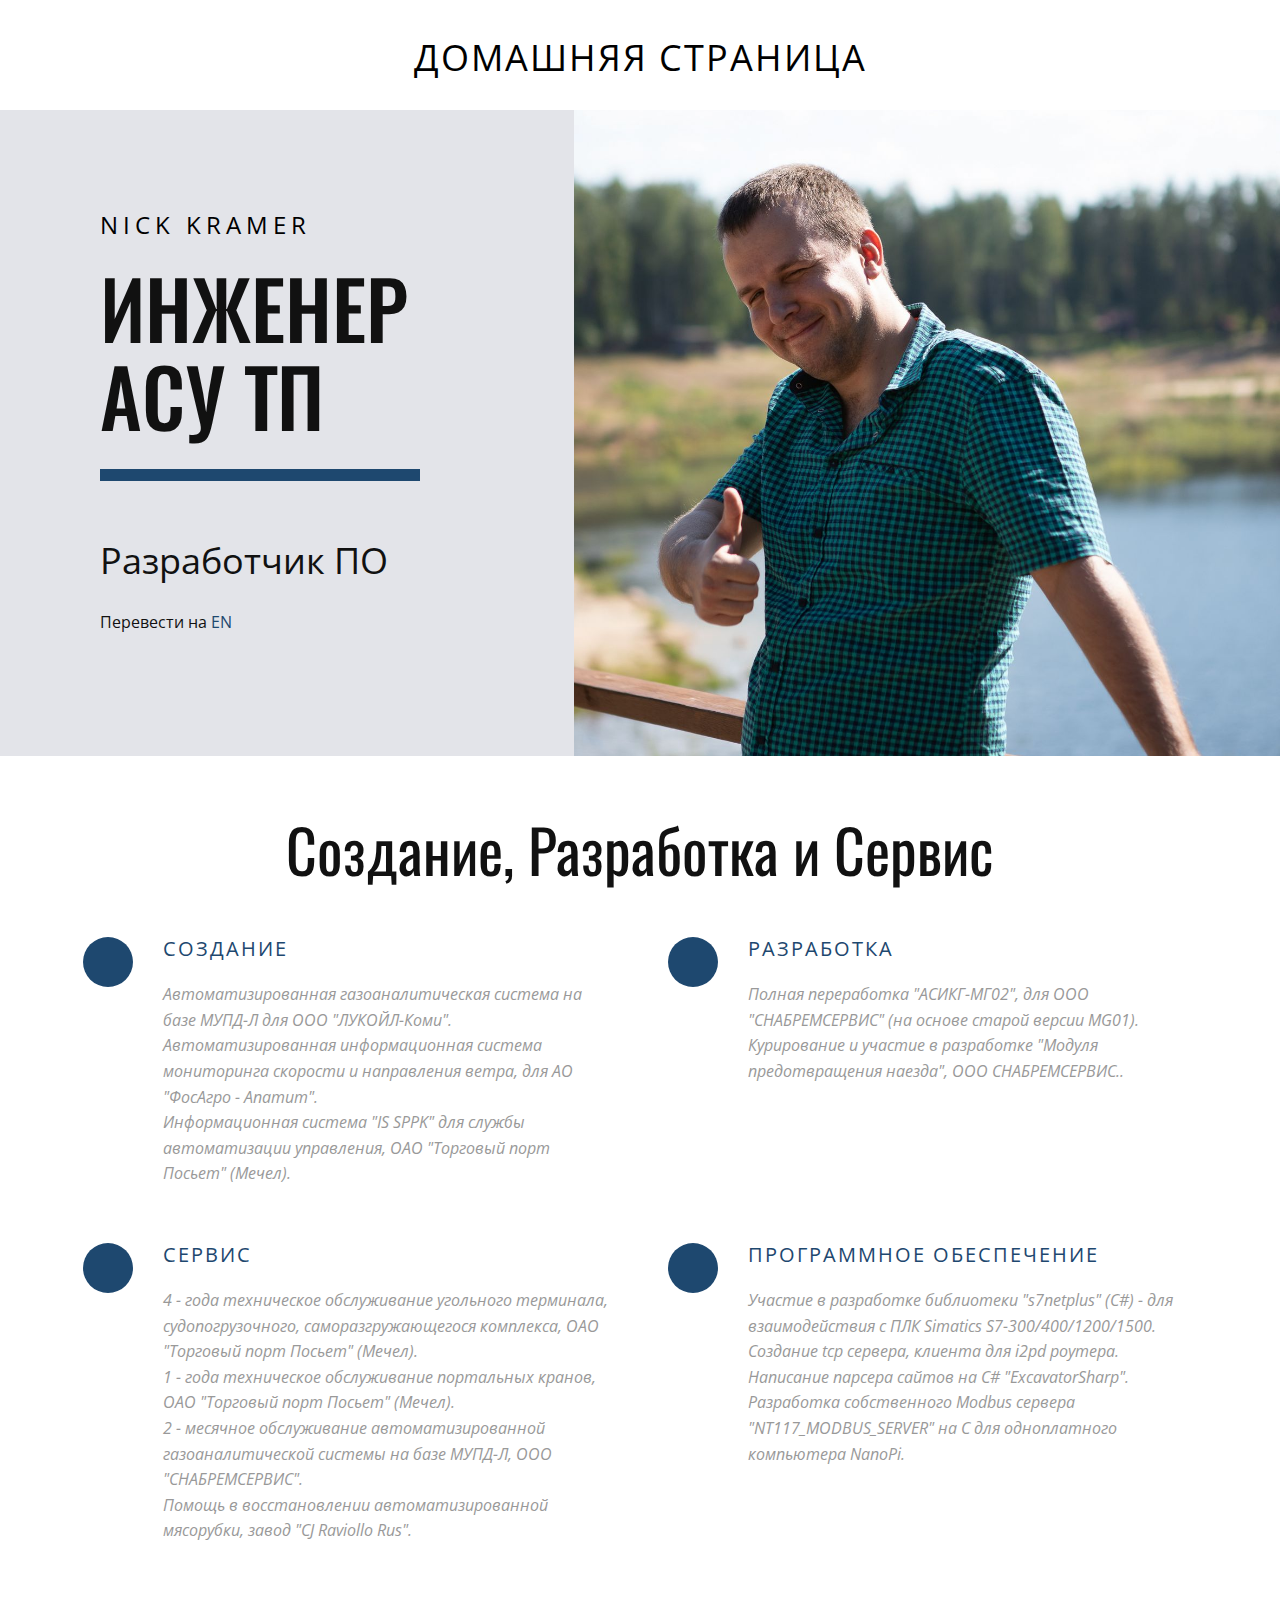
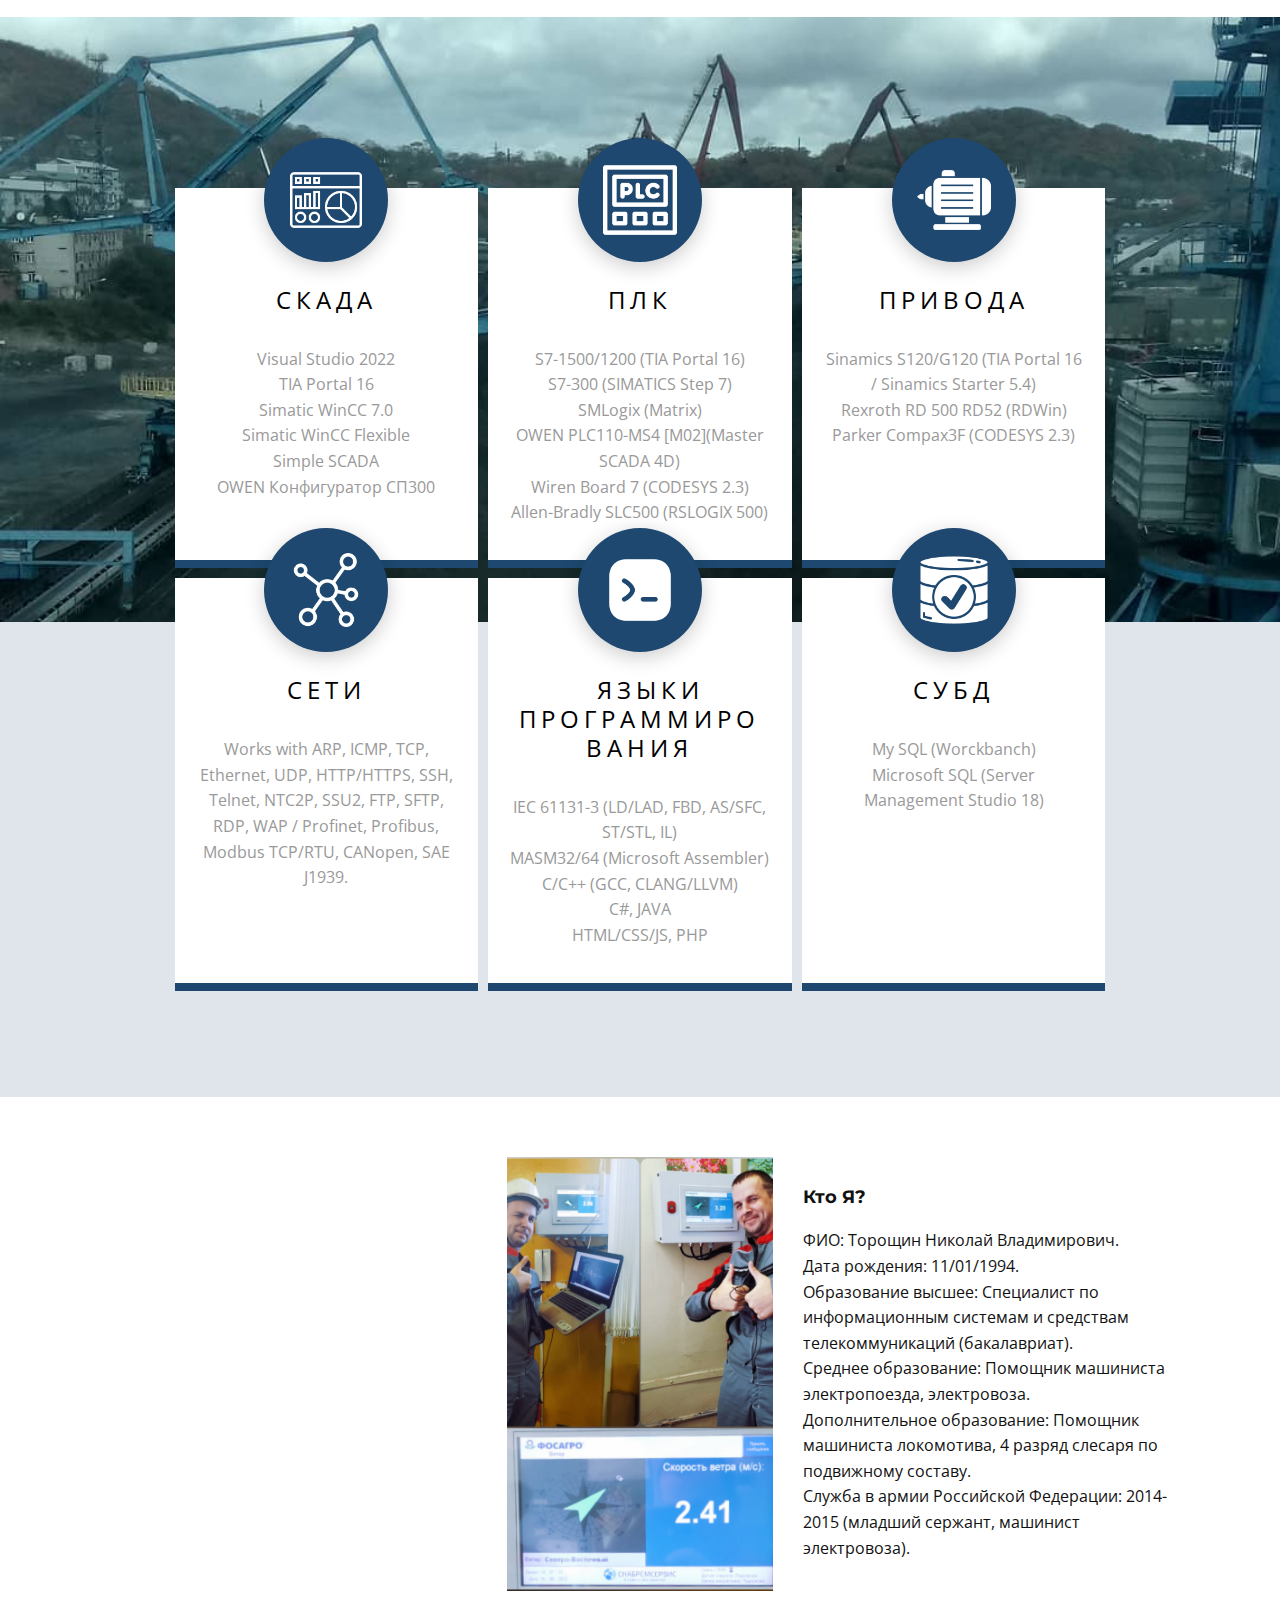
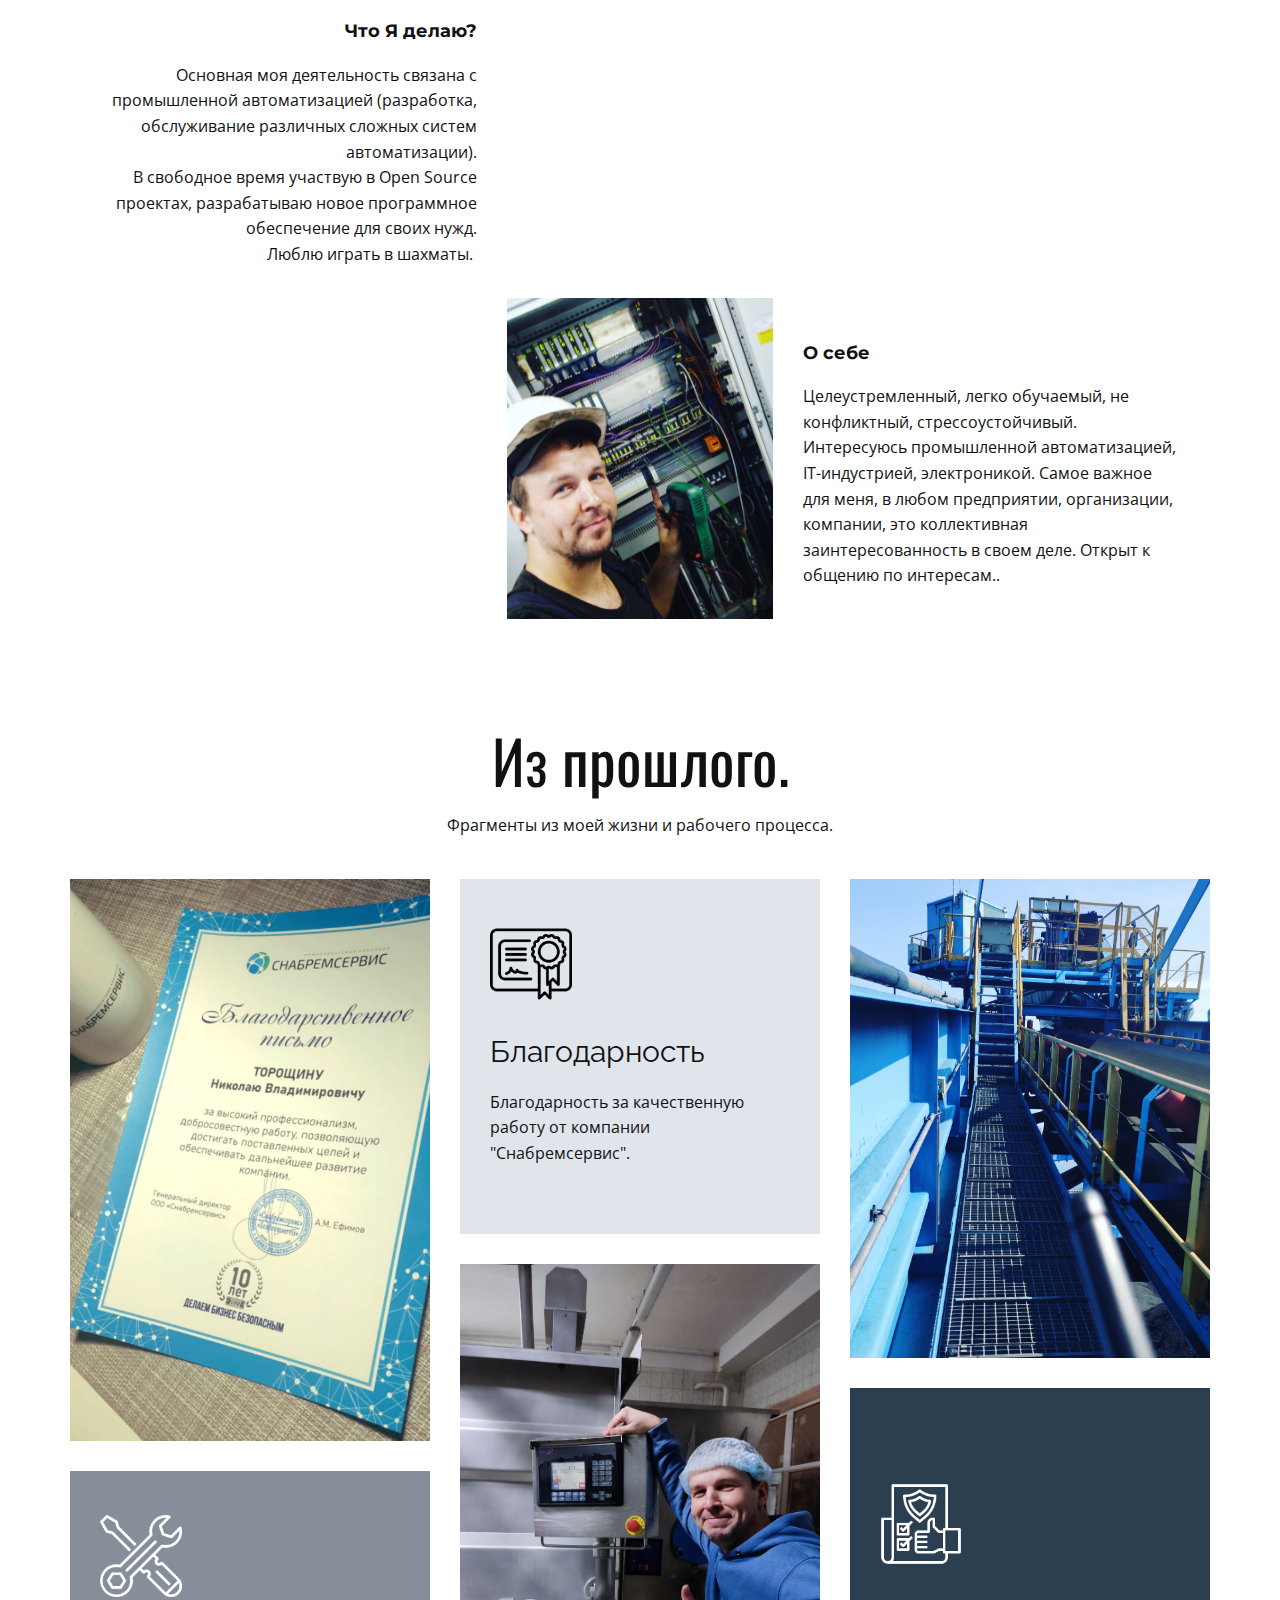
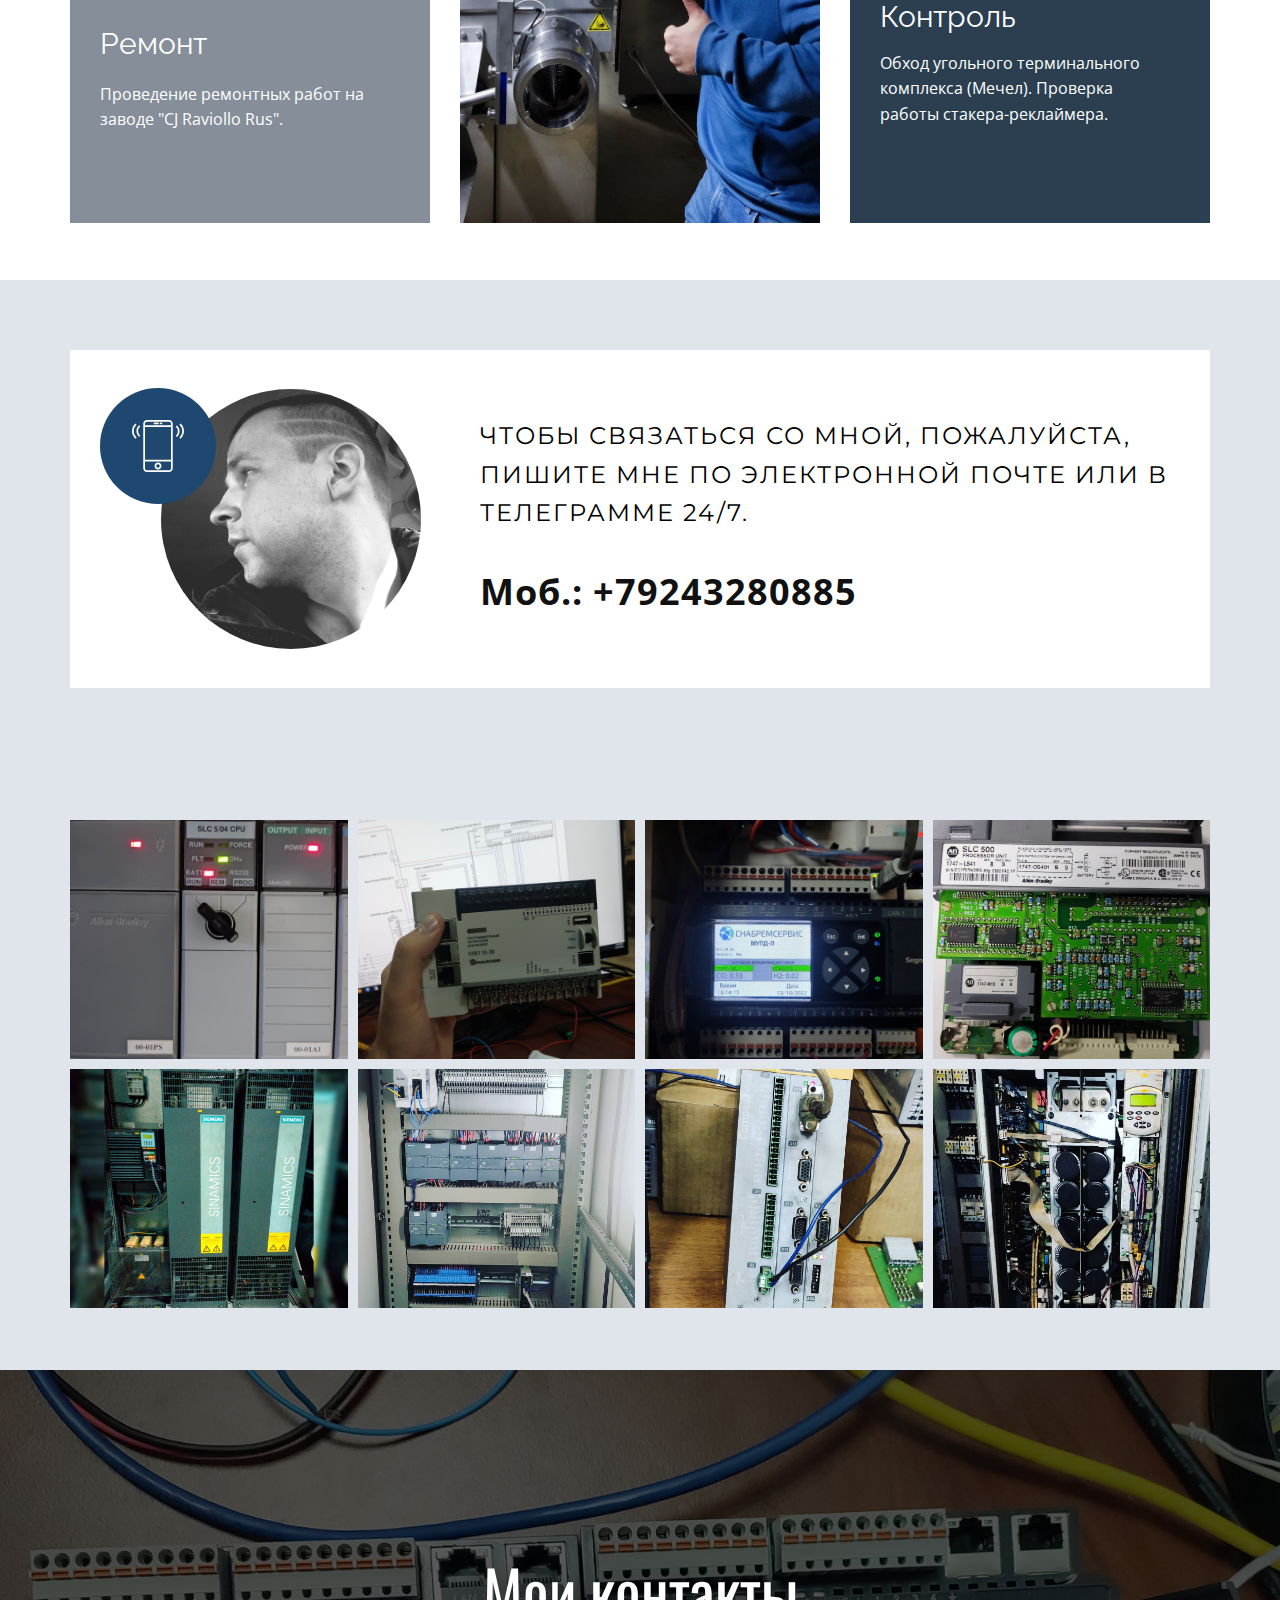
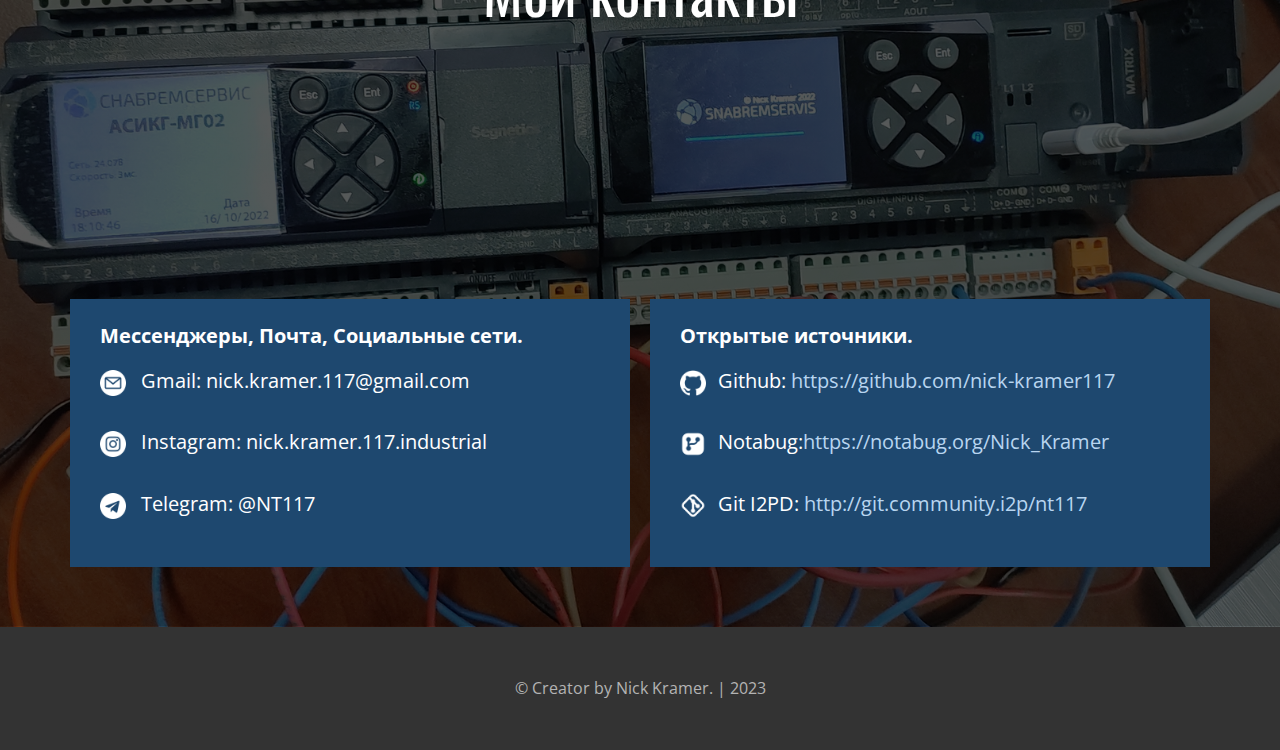
==== RuHome.html @ 2882cad9 "Full remake 2023" ====
<!DOCTYPE html>
<html style="font-size: 16px;" lang="en">
	<head>
		<title>Home page: Nick Kramer 117</title>
	
		<link rel="stylesheet" href="main.css" media="screen">
		<link rel="stylesheet" href="Home.css" media="screen">
		<link id="u-theme-google-font" rel="stylesheet" href="https://fonts.googleapis.com/css?family=Oswald:200,300,400,500,600,700|Open+Sans:300,300i,400,400i,500,500i,600,600i,700,700i,800,800i">
		<link id="u-page-google-font" rel="stylesheet" href="https://fonts.googleapis.com/css?family=Oswald:200,300,400,500,600,700|Montserrat:100,100i,200,200i,300,300i,400,400i,500,500i,600,600i,700,700i,800,800i,900,900i|Raleway:100,100i,200,200i,300,300i,400,400i,500,500i,600,600i,700,700i,800,800i,900,900i">
		
		<meta http-equiv="Content-type" content="text/html;charset=UTF-8"/>
		<meta name="viewport" content="width=device-width, initial-scale=1.0">
		<meta charset="utf-8">
		<meta name="keywords" content="Nick Kramer, АСУ ТП, Инженер АСУ ТП, ICS, ACS TP, APCS">
		<meta name="description" content="Инженер АСУ ТП, Разработчик ПО и просто хороший человек)">
		<meta name="robot" content="all"/>
		<meta name="Author" content="Nick Kramer 117"/>
		<meta name="Copyright" content="NT117"/>		
		<meta name="theme-color" content="#1e486f">
		<meta property="og:title" content="Home">
		<meta property="og:type" content="website">
		<meta data-intl-tel-input-cdn-path="Source/"/>
	
		<script class="u-script" type="text/javascript" src="jquery.js" defer=""></script>
	</head>
  
	<body class="u-body u-xl-mode" data-lang="en">
	<header class="u-clearfix u-header u-header" id="sec-85f5"><div class="u-clearfix u-sheet u-sheet-1">
        <nav class="u-align-right u-menu u-menu-hamburger u-offcanvas u-menu-1" data-responsive-from="XL"></nav>
		<h4 class="u-align-center u-text u-text-default u-text-1">
		  Домашняя страница
		</h4>
      </div>
	</header>
    <section class="u-align-center u-clearfix u-image u-valign-middle u-section-1" id="sec-4705">
      <div class="u-clearfix u-layout-wrap u-layout-wrap-1">
        <div class="u-layout">
          <div class="u-layout-row">
            <div class="u-container-style u-layout-cell u-left-cell u-size-25-lg u-size-25-xl u-size-29-md u-size-29-sm u-size-29-xs u-layout-cell-1">
              <div class="u-container-layout u-valign-middle u-container-layout-1">
                <h4 class="u-align-left u-text u-text-1">Nick Kramer</h4>
                <h1 class="u-align-left u-color-scheme-u10 u-color-style-multicolor-1 u-text u-title u-text-2">
				  Инженер </br>
				  АСУ ТП &nbsp;
                </h1>
				
                <div class="u-align-left u-border-12 u-border-palette-1-base u-line u-line-horizontal u-line-1"></div>
                <p class="u-align-left u-text u-text-3">Разработчик ПО</p>
			    <p class="u-align-left u-text u-text-4"> Перевести на
			      <a href="index.html">
				    EN
			      </a>
		        </p>
              </div>
            </div>
            <div class="u-align-right u-container-style u-image u-layout-cell u-right-cell u-size-31-md u-size-31-sm u-size-31-xs u-size-35-lg u-size-35-xl u-image-1" data-image-width="1698" data-image-height="2500">
              <div class="u-container-layout u-container-layout-2"></div>
            </div>
          </div>
        </div>
      </div>
    </section>
    <section class="u-align-center u-clearfix u-container-align-center u-section-2" id="carousel_c4c3">
      <div class="u-clearfix u-sheet u-valign-middle u-sheet-1">
        <h2 class="u-align-center u-text u-text-1">Создание, Разработка и Сервис</h2>
        <div class="u-expanded-width u-list u-list-1">
          <div class="u-repeater u-repeater-1">
            <div class="u-align-left u-container-style u-list-item u-repeater-item u-shape-rectangle">
              <div class="u-container-layout u-similar-container u-container-layout-1">
                <div class="u-palette-1-base u-preserve-proportions u-shape u-shape-circle u-shape-1"></div>
                <div class="u-align-left u-container-style u-group u-shape-rectangle u-group-1">
                  <div class="u-container-layout u-valign-top">
                    <h4 class="u-text u-text-palette-1-base u-text-2"> Создание</h4>
                    <p class="u-text u-text-grey-40 u-text-3">
					  Автоматизированная газоаналитическая система на базе МУПД-Л для ООО "ЛУКОЙЛ-Коми".<br>
					  Автоматизированная информационная система мониторинга скорости и направления ветра, для АО "ФосАгро - Апатит".<br>
					  Информационная система "IS SPPK" для службы автоматизации управления, ОАО "Торговый порт Посьет" (Мечел).<br>
                    </p>
                  </div>
                </div>
              </div>
            </div>
            <div class="u-align-left u-container-style u-list-item u-repeater-item u-shape-rectangle">
              <div class="u-container-layout u-similar-container u-container-layout-3">
                <div class="u-palette-1-base u-preserve-proportions u-shape u-shape-circle u-shape-2"></div>
                <div class="u-align-left u-container-style u-group u-shape-rectangle u-group-2">
                  <div class="u-container-layout u-valign-top">
                    <h4 class="u-text u-text-palette-1-base u-text-4">Разработка</h4>
                    <p class="u-text u-text-grey-40 u-text-5"> 
					  Полная переработка "АСИКГ-МГ02", для ООО "СНАБРЕМСЕРВИС" (на основе старой версии MG01).<br>
					  Курирование и участие в разработке "Модуля предотвращения наезда", ООО СНАБРЕМСЕРВИС..&nbsp;
                    </p>
                  </div>
                </div>
              </div>
            </div>
            <div class="u-align-left u-container-style u-list-item u-repeater-item u-shape-rectangle">
              <div class="u-container-layout u-similar-container u-container-layout-5">
                <div class="u-palette-1-base u-preserve-proportions u-shape u-shape-circle u-shape-3"></div>
                <div class="u-align-left u-container-style u-group u-shape-rectangle u-group-3">
                  <div class="u-container-layout u-valign-top">
                    <h4 class="u-text u-text-palette-1-base u-text-6">Сервис</h4>
                    <p class="u-text u-text-grey-40 u-text-7">
					  4 - года техническое обслуживание угольного терминала, судопогрузочного, саморазгружающегося комплекса, ОАО "Торговый порт Посьет" (Мечел).<br>
					  1 - года техническое обслуживание портальных кранов, ОАО "Торговый порт Посьет" (Мечел).<br>
					  2 - месячное обслуживание автоматизированной газоаналитической системы на базе МУПД-Л, ООО "СНАБРЕМСЕРВИС".<br>
					  Помощь в восстановлении автоматизированной мясорубки, завод "CJ Raviollo Rus".<br>
                    </p>
                  </div>
                </div>
              </div>
            </div>
            <div class="u-align-left u-container-style u-list-item u-repeater-item u-shape-rectangle">
              <div class="u-container-layout u-similar-container u-container-layout-7">
                <div class="u-palette-1-base u-preserve-proportions u-shape u-shape-circle u-shape-4"></div>
                <div class="u-align-left u-container-style u-group u-shape-rectangle u-group-4">
                  <div class="u-container-layout u-valign-top">
                    <h4 class="u-text u-text-palette-1-base u-text-8">Программное обеспечение</h4>
                    <p class="u-text u-text-grey-40 u-text-9"> 
					  Участие в разработке библиотеки "s7netplus" (C#) - для взаимодействия с ПЛК Simatics S7-300/400/1200/1500.</br>
					  Создание tcp сервера, клиента для i2pd роутера.</br>
					  Написание парсера сайтов на C# "ExсavatorSharp".</br>
					  Разработка собственного Modbus сервера "NT117_MODBUS_SERVER" на C для одноплатного компьютера NanoPi.&nbsp;
					</p>
                  </div>
                </div>
              </div>
            </div>
          </div>
        </div>
      </div>
    </section>
    <section class="u-align-center u-clearfix u-palette-5-light-2 u-section-3" id="carousel_fa29">
      <img class="u-expanded-width u-image u-image-1" src="images/SR1.jpg" data-image-width="1080" data-image-height="1080">
      <div class="u-align-center u-layout-grid u-list u-list-1">
        <div class="u-repeater u-repeater-1">
          <div class="u-align-center u-border-8 u-border-no-left u-border-no-right u-border-no-top u-border-palette-1-base u-container-align-center u-container-style u-custom-border u-list-item u-repeater-item u-shape-rectangle u-white u-list-item-1">
            <div class="u-container-layout u-similar-container u-container-layout-1">
			  <span class="u-align-center u-file-icon u-icon u-icon-circle u-palette-1-base u-text-white u-icon-1">
			    <img src="images/3201483-727f510d.png" alt="">
			  </span>
              <h4 class="u-align-center u-text u-text-1">СКАДА</h4>
              <p class="u-align-center u-custom-item u-text u-text-grey-40 u-text-2">
			    Visual Studio 2022<br>
				TIA Portal 16<br>
				Simatic WinCC 7.0<br>
				Simatic WinCC Flexible<br>
				Simple SCADA<br>
				OWEN Конфигуратор СП300<br>
              </p>
            </div>
          </div>
          <div class="u-align-center u-border-8 u-border-no-left u-border-no-right u-border-no-top u-border-palette-1-base u-container-align-center u-container-style u-custom-border u-list-item u-repeater-item u-shape-rectangle u-white u-list-item-2">
            <div class="u-container-layout u-similar-container u-container-layout-2">
			  <span class="u-align-center u-file-icon u-icon u-icon-circle u-palette-1-base u-text-white u-icon-2" data-animation-name="" data-animation-duration="0" data-animation-delay="0" data-animation-direction="">
			    <img src="images/7267615-cf40311b.png" alt="">
			  </span>
              <h4 class="u-align-center u-text u-text-3">ПЛК</h4>
              <p class="u-align-center u-custom-item u-text u-text-grey-40 u-text-4">
			    S7-1500/1200 (TIA Portal 16)<br>
				S7-300 (SIMATICS Step 7)<br>
				SMLogix (Matrix)<br>
				OWEN PLC110-MS4 [M02](Master SCADA 4D)<br>
				Wiren Board 7 (CODESYS 2.3)<br>
				Allen-Bradly SLC500 (RSLOGIX 500)<br>
              </p>
            </div>
          </div>
          <div class="u-align-center u-border-8 u-border-no-left u-border-no-right u-border-no-top u-border-palette-1-base u-container-align-center u-container-style u-custom-border u-list-item u-repeater-item u-shape-rectangle u-white u-list-item-3">
            <div class="u-container-layout u-similar-container u-container-layout-3">
			  <span class="u-align-center u-file-icon u-icon u-icon-circle u-palette-1-base u-text-white u-icon-3" data-animation-name="" data-animation-duration="0" data-animation-delay="0" data-animation-direction="">
			    <img src="images/7477859-fd497a24.png" alt="">
			  </span>
              <h4 class="u-align-center u-text u-text-5"> Привода </h4>
              <p class="u-align-center u-custom-item u-text u-text-grey-40 u-text-6">
			    Sinamics S120/G120 (TIA Portal 16 /&nbsp;Sinamics Starter 5.4)<br>
				Rexroth RD 500 RD52 (RDWin)<br>
				Parker ​Compax3F (CODESYS 2.3)<br>
              </p>
            </div>
          </div>
          <div class="u-align-center u-border-8 u-border-no-left u-border-no-right u-border-no-top u-border-palette-1-base u-container-align-center u-container-style u-custom-border u-list-item u-repeater-item u-shape-rectangle u-white u-list-item-4">
            <div class="u-container-layout u-similar-container u-container-layout-4">
			  <span class="u-align-center u-file-icon u-icon u-icon-circle u-palette-1-base u-text-white u-icon-4" data-animation-name="" data-animation-duration="0" data-animation-delay="0" data-animation-direction="">
			    <img src="images/957980-279c99d7.png" alt="">
			  </span>
              <h4 class="u-align-center u-text u-text-7"> Сети</h4>
              <p class="u-align-center u-custom-item u-text u-text-grey-40 u-text-8"> 
				Works with ARP, ICMP, TCP, Ethernet, UDP, HTTP/HTTPS, SSH, Telnet, NTC2P, SSU2, FTP, SFTP, RDP, WAP / Profinet, Profibus, Modbus TCP/RTU, CANopen, SAE J1939.<br>
              </p>
            </div>
          </div>
          <div class="u-align-center u-border-8 u-border-no-left u-border-no-right u-border-no-top u-border-palette-1-base u-container-align-center u-container-style u-custom-border u-list-item u-repeater-item u-shape-rectangle u-white u-list-item-5">
            <div class="u-container-layout u-similar-container u-container-layout-5">
			  <span class="u-align-center u-file-icon u-icon u-icon-circle u-palette-1-base u-text-white u-icon-5" data-animation-name="" data-animation-duration="0" data-animation-delay="0" data-animation-direction="">
			    <img src="images/10042034-18b90d02.png" alt="">
			  </span>
              <h4 class="u-align-center u-text u-text-9">&nbsp;​ Языки программирования</h4>
              <p class="u-align-center u-custom-item u-text u-text-grey-40 u-text-10">
			    IEC 61131-3 (LD/LAD, FBD, AS/SFC, ST/STL, IL)<br>
				MASM32/64 (Microsoft Assembler)<br>
				C/C++ (GCC, CLANG/LLVM)<br>
				C#, JAVA<br>
				HTML/CSS/JS, PHP
              </p>
            </div>
          </div>
          <div class="u-align-center u-border-8 u-border-no-left u-border-no-right u-border-no-top u-border-palette-1-base u-container-align-center u-container-style u-custom-border u-list-item u-repeater-item u-shape-rectangle u-white u-list-item-6">
            <div class="u-container-layout u-similar-container u-container-layout-6">
			  <span class="u-align-center u-file-icon u-icon u-icon-circle u-palette-1-base u-text-white u-icon-6" data-animation-name="" data-animation-duration="0" data-animation-delay="0" data-animation-direction="">
			    <img src="images/3988809-5a0b6d8f.png" alt="">
			  </span>
              <h4 class="u-align-center u-text u-text-11"> СУБД </h4>
              <p class="u-align-center u-custom-item u-text u-text-grey-40 u-text-12">
			    My SQL (Worckbanch)</br>
				Microsoft SQL (Server Management Studio 18)</br>
              </p>
            </div>
          </div>
        </div>
      </div>
    </section>
    <section class="u-clearfix u-section-4" id="carousel_703c">
      <div class="u-clearfix u-sheet u-valign-middle-xs u-sheet-1">
        <div class="u-clearfix u-expanded-width u-layout-wrap u-layout-wrap-1">
          <div class="u-gutter-0 u-layout">
            <div class="u-layout-col">
              <div class="u-size-20">
                <div class="u-layout-row">
                  <div class="u-container-style u-hidden-sm u-hidden-xs u-layout-cell u-size-23 u-layout-cell-1">
                    <div class="u-container-layout u-container-layout-1"></div>
                  </div>
                  <div class="u-container-style u-image u-layout-cell u-size-14 u-image-1" data-image-width="1920" data-image-height="1920">
                    <div class="u-container-layout u-valign-middle u-container-layout-2"></div>
                  </div>
                  <div class="u-container-style u-layout-cell u-size-23 u-layout-cell-3">
                    <div class="u-container-layout u-valign-middle u-container-layout-3">
                      <h6 class="u-custom-font u-font-montserrat u-text u-text-default u-text-1">Кто Я?</h6>
                      <p class="u-text u-text-default u-text-2"> 
					    ФИО: Торощин Николай Владимирович.</br>
						Дата рождения: 11/01/1994.</br>
						Образование высшее: Специалист по информационным системам и средствам телекоммуникаций (бакалавриат).</br>
						Среднее образование: Помощник машиниста электропоезда, электровоза.</br>
						Дополнительное образование: Помощник машиниста локомотива, 4 разряд слесаря по подвижному составу.</br>
						Служба в армии Российской Федерации: 2014-2015 (младший сержант, машинист электровоза).&nbsp;
					  </p>
                    </div>
                  </div>
                </div>
              </div>
              <div class="u-size-20">
                <div class="u-layout-row">
                  <div class="u-container-align-right u-container-style u-layout-cell u-size-23 u-layout-cell-4">
                    <div class="u-container-layout u-valign-middle u-container-layout-4">
                      <h6 class="u-align-right u-custom-font u-font-montserrat u-text u-text-default u-text-3"> Что Я делаю?</h6>
                      <p class="u-align-right u-text u-text-default u-text-4"> 					   
						Основная моя деятельность связана с промышленной автоматизацией (разработка, обслуживание различных сложных систем автоматизации).</br>
						В свободное время участвую в Open Source проектах, разрабатываю новое программное обеспечение для своих нужд.</br>
						Люблю играть в шахматы.&nbsp;
					  </p>
                    </div>
                  </div>
                  <div class="u-container-align-center u-container-style u-layout-cell u-size-14 u-layout-cell-5">
                    <div class="u-container-layout u-valign-middle u-container-layout-5"></div>
                  </div>
                  <div class="u-container-style u-hidden-sm u-hidden-xs u-layout-cell u-size-23 u-layout-cell-6">
                    <div class="u-container-layout u-container-layout-6"></div>
                  </div>
                </div>
              </div>
              <div class="u-size-20">
                <div class="u-layout-row">
                  <div class="u-container-style u-hidden-sm u-hidden-xs u-layout-cell u-size-23 u-layout-cell-7">
                    <div class="u-container-layout u-container-layout-7"></div>
                  </div>
                  <div class="u-container-align-center u-container-style u-image u-layout-cell u-size-14 u-image-2" data-image-width="1440" data-image-height="1440">
                    <div class="u-container-layout u-valign-middle u-container-layout-8"></div>
                  </div>
                  <div class="u-container-style u-layout-cell u-size-23 u-layout-cell-9">
                    <div class="u-container-layout u-container-layout-9">
                      <h6 class="u-custom-font u-font-montserrat u-text u-text-5">О себе</h6>
                      <p class="u-text u-text-default u-text-6"> 
					   Целеустремленный, легко обучаемый, не конфликтный, стрессоустойчивый. Интересуюсь промышленной автоматизацией, IT-индустрией, электроникой. 
					   Самое важное для меня, в любом предприятии, организации, компании, это коллективная заинтересованность в своем деле. 
					   Открыт к общению по интересам..&nbsp;
					  </p>
                    </div>
                  </div>
                </div>
              </div>
            </div>
          </div>
        </div>
      </div>
    </section>
    <section class="u-align-center u-clearfix u-container-align-center u-section-5" id="carousel_424a">
      <div class="u-clearfix u-sheet u-valign-middle u-sheet-1">
        <h2 class="u-align-center u-text u-text-default-lg u-text-default-md u-text-default-sm u-text-default-xl u-text-1">
		  Из прошлого.
		</h2>
        <p class="u-align-center u-text u-text-2">
		  Фрагменты из моей жизни и рабочего процесса.
		</p>
        <div class="u-clearfix u-gutter-30 u-layout-wrap u-layout-wrap-1">
          <div class="u-gutter-0 u-layout">
            <div class="u-layout-row">
              <div class="u-size-20 u-size-30-md">
                <div class="u-layout-col">
                  <div class="u-container-style u-image u-layout-cell u-left-cell u-size-20 u-image-1" data-image-width="1920" data-image-height="1920">
                    <div class="u-container-layout u-valign-bottom u-container-layout-1"></div>
                  </div>
                  <div class="u-align-left u-container-style u-layout-cell u-left-cell u-palette-5-dark-1 u-size-40 u-layout-cell-2">
                    <div class="u-container-layout u-container-layout-2"><span class="u-file-icon u-icon u-radius-15 u-text-white u-icon-1"><img src="images/1086581-33b9f647.png" alt=""></span>
                      <h3 class="u-custom-font u-font-raleway u-text u-text-default u-text-3">Ремонт</h3>
                      <p class="u-text u-text-4"> Проведение ремонтных работ на заводе "CJ Raviollo Rus".</p>
                    </div>
                  </div>
                </div>
              </div>
              <div class="u-size-20 u-size-30-md">
                <div class="u-layout-col">
                  <div class="u-align-left u-container-style u-layout-cell u-palette-5-light-2 u-size-40 u-layout-cell-3">
                    <div class="u-container-layout u-container-layout-3"><span class="u-file-icon u-icon u-radius-15 u-icon-2"><img src="images/3000745.png" alt=""></span>
                      <h3 class="u-custom-font u-font-raleway u-text u-text-default u-text-5"> Благодарность </h3>
                      <p class="u-text u-text-6"> Благодарность за качественную работу от компании "Снабремсервис".</p>
                    </div>
                  </div>
                  <div class="u-container-style u-image u-layout-cell u-size-20 u-image-2" data-image-width="960" data-image-height="1280">
                    <div class="u-container-layout u-container-layout-4"></div>
                  </div>
                </div>
              </div>
              <div class="u-size-20 u-size-60-md">
                <div class="u-layout-col">
                  <div class="u-container-style u-image u-layout-cell u-right-cell u-size-20 u-image-3" data-image-width="1440" data-image-height="1440">
                    <div class="u-container-layout u-container-layout-5"></div>
                  </div>
                  <div class="u-align-left u-container-style u-layout-cell u-palette-1-dark-2 u-right-cell u-size-40 u-layout-cell-6">
                    <div class="u-container-layout u-valign-middle u-container-layout-6"><span class="u-file-icon u-icon u-radius-15 u-text-white u-icon-3"><img src="images/4157073-a02d62ba.png" alt=""></span>
                      <h3 class="u-custom-font u-font-raleway u-text u-text-default u-text-7"> Контроль</h3>
                      <p class="u-text u-text-8"> Обход угольного терминального комплекса (Мечел). Проверка работы стакера-реклаймера.</p>
                    </div>
                  </div>
                </div>
              </div>
            </div>
          </div>
        </div>
      </div>
    </section>
    <section class="u-clearfix u-palette-5-light-2 u-section-6" id="carousel_df46">
      <div class="u-clearfix u-sheet u-sheet-1">
        <div class="u-clearfix u-expanded-width u-layout-wrap u-layout-wrap-1">
          <div class="u-layout">
            <div class="u-layout-row">
              <div class="u-container-align-center-sm u-container-align-center-xs u-container-style u-layout-cell u-size-20-lg u-size-20-xl u-size-26-md u-size-26-sm u-size-26-xs u-white u-layout-cell-1">
                <div class="u-container-layout u-valign-middle-xl u-valign-top-lg u-valign-top-md u-valign-top-sm u-valign-top-xs u-container-layout-1">
                  <div class="u-align-center u-clearfix u-expanded-width-lg u-expanded-width-md u-expanded-width-sm u-expanded-width-xs u-group-elements u-group-elements-1">
                    <div class="u-image u-image-circle u-image-1" alt="" data-image-width="1728" data-image-height="1728"></div><span class="u-icon u-icon-circle u-palette-1-base u-text-white u-icon-1"><svg class="u-svg-link" preserveAspectRatio="xMidYMin slice" viewBox="0 0 60 60" style=""><use xmlns:xlink="http://www.w3.org/1999/xlink" xlink:href="#svg-3c31"></use></svg><svg class="u-svg-content" viewBox="0 0 60 60" x="0px" y="0px" id="svg-3c31" style="enable-background:new 0 0 60 60;"><g><path d="M42.595,0H17.405C14.977,0,13,1.977,13,4.405v51.189C13,58.023,14.977,60,17.405,60h25.189C45.023,60,47,58.023,47,55.595
		V4.405C47,1.977,45.023,0,42.595,0z M15,8h30v38H15V8z M17.405,2h25.189C43.921,2,45,3.079,45,4.405V6H15V4.405
		C15,3.079,16.079,2,17.405,2z M42.595,58H17.405C16.079,58,15,56.921,15,55.595V48h30v7.595C45,56.921,43.921,58,42.595,58z"></path><path d="M30,49c-2.206,0-4,1.794-4,4s1.794,4,4,4s4-1.794,4-4S32.206,49,30,49z M30,55c-1.103,0-2-0.897-2-2s0.897-2,2-2
		s2,0.897,2,2S31.103,55,30,55z"></path><path d="M26,5h4c0.553,0,1-0.447,1-1s-0.447-1-1-1h-4c-0.553,0-1,0.447-1,1S25.447,5,26,5z"></path><path d="M33,5h1c0.553,0,1-0.447,1-1s-0.447-1-1-1h-1c-0.553,0-1,0.447-1,1S32.447,5,33,5z"></path><path d="M56.612,4.569c-0.391-0.391-1.023-0.391-1.414,0s-0.391,1.023,0,1.414c3.736,3.736,3.736,9.815,0,13.552
		c-0.391,0.391-0.391,1.023,0,1.414c0.195,0.195,0.451,0.293,0.707,0.293s0.512-0.098,0.707-0.293
		C61.128,16.434,61.128,9.085,56.612,4.569z"></path><path d="M52.401,6.845c-0.391-0.391-1.023-0.391-1.414,0s-0.391,1.023,0,1.414c1.237,1.237,1.918,2.885,1.918,4.639
		s-0.681,3.401-1.918,4.638c-0.391,0.391-0.391,1.023,0,1.414c0.195,0.195,0.451,0.293,0.707,0.293s0.512-0.098,0.707-0.293
		c1.615-1.614,2.504-3.764,2.504-6.052S54.017,8.459,52.401,6.845z"></path><path d="M4.802,5.983c0.391-0.391,0.391-1.023,0-1.414s-1.023-0.391-1.414,0c-4.516,4.516-4.516,11.864,0,16.38
		c0.195,0.195,0.451,0.293,0.707,0.293s0.512-0.098,0.707-0.293c0.391-0.391,0.391-1.023,0-1.414
		C1.065,15.799,1.065,9.72,4.802,5.983z"></path><path d="M9.013,6.569c-0.391-0.391-1.023-0.391-1.414,0c-1.615,1.614-2.504,3.764-2.504,6.052s0.889,4.438,2.504,6.053
		c0.195,0.195,0.451,0.293,0.707,0.293s0.512-0.098,0.707-0.293c0.391-0.391,0.391-1.023,0-1.414
		c-1.237-1.237-1.918-2.885-1.918-4.639S7.775,9.22,9.013,7.983C9.403,7.593,9.403,6.96,9.013,6.569z"></path>
</g></svg></span>
                  </div>
                </div>
              </div>
              <div class="u-container-align-left-xs u-container-style u-layout-cell u-size-34-md u-size-34-sm u-size-34-xs u-size-40-lg u-size-40-xl u-white u-layout-cell-2">
                <div class="u-container-layout u-valign-bottom-xs u-valign-middle-lg u-valign-middle-md u-valign-middle-sm u-valign-middle-xl u-container-layout-2">
                  <h4 class="u-align-left-xs u-custom-font u-font-montserrat u-text u-text-default u-text-1"> 
				    Чтобы связаться со мной, пожалуйста, пишите мне по электронной почте или в телеграмме 24/7. </br>
					<h5 class="u-active-none u-align-left-xs u-btn u-button-style u-hover-none u-none u-text-hover-palette-1-base u-btn-2">
					  Моб.: +79243280885
					</h5>
				  </h4>
                </div>
              </div>
            </div>
          </div>
        </div>
      </div>
    </section>
    <section class="u-align-center u-clearfix u-palette-5-light-2 u-section-7" id="carousel_6476">
      <div class="u-clearfix u-sheet u-valign-middle u-sheet-1">
        <div class="u-expanded-width u-gallery u-layout-grid u-lightbox u-no-transition u-show-text-none u-gallery-1">
          <div class="u-gallery-inner u-gallery-inner-1">
            <div class="u-effect-hover-zoom u-gallery-item">
              <div class="u-back-slide" data-image-width="1200" data-image-height="1600">
                <img class="u-back-image u-expanded" src="images/SLC500.jpg">
              </div>
              <div class="u-over-slide u-shading u-over-slide-1">
                <h3 class="u-gallery-heading"></h3>
                <p class="u-gallery-text"></p>
              </div>
            </div>
            <div class="u-effect-hover-zoom u-gallery-item">
              <div class="u-back-slide" data-image-width="4000" data-image-height="2250">
                <img class="u-back-image u-expanded" src="images/owenPLC.jpg">
              </div>
              <div class="u-over-slide u-shading u-over-slide-2">
                <h3 class="u-gallery-heading"></h3>
                <p class="u-gallery-text"></p>
              </div>
            </div>
            <div class="u-effect-hover-zoom u-gallery-item">
              <div class="u-back-slide" data-image-width="4000" data-image-height="2250">
                <img class="u-back-image u-expanded" src="images/PLCMatrix.jpg">
              </div>
              <div class="u-over-slide u-shading u-over-slide-3">
                <h3 class="u-gallery-heading"></h3>
                <p class="u-gallery-text"></p>
              </div>
            </div>
            <div class="u-effect-hover-zoom u-gallery-item">
              <div class="u-back-slide" data-image-width="960" data-image-height="1280">
                <img class="u-back-image u-expanded" src="images/plataplc.jpg">
              </div>
              <div class="u-over-slide u-shading u-over-slide-4">
                <h3 class="u-gallery-heading"></h3>
                <p class="u-gallery-text"></p>
              </div>
            </div>
            <div class="u-effect-hover-zoom u-gallery-item">
              <div class="u-back-slide" data-image-width="1080" data-image-height="1080">
                <img class="u-back-image u-expanded" src="images/SINAMICS120_S.jpg">
              </div>
              <div class="u-over-slide u-shading u-over-slide-5">
                <h3 class="u-gallery-heading"></h3>
                <p class="u-gallery-text"></p>
              </div>
            </div>
            <div class="u-effect-hover-zoom u-gallery-item u-gallery-item-6">
              <div class="u-back-slide" data-image-width="1080" data-image-height="1080">
                <img class="u-back-image u-expanded" src="images/ProgS1200.jpg">
              </div>
              <div class="u-over-slide u-shading u-over-slide-6">
                <h3 class="u-gallery-heading"></h3>
                <p class="u-gallery-text"></p>
              </div>
            </div>
            <div class="u-effect-hover-zoom u-gallery-item u-gallery-item-7">
              <div class="u-back-slide" data-image-width="1080" data-image-height="1080">
                <img class="u-back-image u-expanded" src="images/ParkerView.jpg">
              </div>
              <div class="u-over-slide u-shading u-over-slide-7">
                <h3 class="u-gallery-heading"></h3>
                <p class="u-gallery-text"></p>
              </div>
            </div>
            <div class="u-effect-hover-zoom u-gallery-item">
              <div class="u-back-slide" data-image-width="1080" data-image-height="1080">
                <img class="u-back-image u-expanded" src="images/Rexroth.jpg">
              </div>
              <div class="u-over-slide u-shading u-over-slide-8">
                <h3 class="u-gallery-heading"></h3>
                <p class="u-gallery-text"></p>
              </div>
            </div>
          </div>
        </div>
      </div>
    </section>
    <section class="u-align-center u-clearfix u-image u-shading u-section-8" id="carousel_78ff" data-image-width="4000" data-image-height="2250" data-animation-name="" data-animation-duration="0" data-animation-delay="0" data-animation-direction="">
      <div class="u-clearfix u-sheet u-sheet-1">
        <h2 class="u-align-center u-text u-text-1" data-animation-name="customAnimationIn" data-animation-duration="1750">Мои контакты</h2>
        <div class="u-expanded-width u-list u-list-1">
          <div class="u-repeater u-repeater-1">
            <div class="u-align-left u-container-style u-list-item u-palette-1-base u-repeater-item u-shape-rectangle u-list-item-1" data-animation-name="bounceIn" data-animation-duration="1500" data-animation-direction="Right" data-animation-delay="500">
              <div class="u-container-layout u-similar-container u-container-layout-1">
                <p class="u-text u-text-2">Мессенджеры, Почта, Социальные сети.</p>
                <p class="u-text u-text-3"><span class="u-file-icon u-icon u-text-white u-icon-1">
				  <img src="images/3178158-01170dc8.png" alt=""></span>
				  &nbsp;Gmail: nick.kramer.117@gmail.com
                </p>
                <p class="u-text u-text-4"><span class="u-file-icon u-icon u-text-white u-icon-2">
				  <img src="images/1384015-64a849fe.png" alt=""></span>
				  &nbsp;Instagram: nick.kramer.117.industrial
                </p>
                <p class="u-text u-text-5">
				  <span class="u-file-icon u-icon u-text-white u-icon-3">
				  <img src="images/2111710-b67a1967.png" alt=""></span>
				  &nbsp;Telegram: @NT117
                </p>
              </div>
            </div>
            <div class="u-align-left u-container-style u-list-item u-palette-1-base u-repeater-item u-shape-rectangle u-list-item-2" data-animation-name="bounceIn" data-animation-duration="1500" data-animation-direction="Right" data-animation-delay="500">
              <div class="u-container-layout u-similar-container u-container-layout-2">
                <p class="u-text u-text-6">Открытые источники.</p>
                <p class="u-text u-text-7">
				  <span class="u-file-icon u-icon u-text-white u-icon-4">
				    <img src="images/2111432-a423d69f.png" alt="">
				  </span>
				  Github:
				  <a href="https://github.com/nick-kramer117" target="_blank">
					  <span>https://github.com/nick-kramer117</span>
				  </a>
                </p>
                <p class="u-text u-text-8">
				  <span class="u-file-icon u-icon u-text-white u-icon-5">
				    <img src="images/6878122-721b179e.png" alt="">
				  </span>
				  Notabug: 
				  <a href="​https://notabug.org/Nick_Kramer" target="_blank">
				    <span>​https://notabug.org/Nick_Kramer</span>
				  </a>
                </p>
                <p class="u-text u-text-9">
				  <span class="u-file-icon u-icon u-text-white u-icon-6">
				    <img src="images/9357447-5d7adf85.png" alt="">	
				  </span>
				  Git I2PD:
				  <a href="​ ​http://git.community.i2p/nt117" target="_blank">
				    <span>​ ​http://git.community.i2p/nt117</span>
				  </a>
                </p>
              </div>
            </div>
          </div>
        </div>
      </div>
    </section>
	<footer class="u-align-center u-clearfix u-footer u-grey-80 u-footer" id="sec-ae1b">
		<div class="u-clearfix u-sheet u-sheet-1">
			<p class="u-small-text u-text u-text-grey-30 u-text-variant u-text-1">© Creator by Nick Kramer. | 2023</p>
		</div>
	</footer>
	</body>
</html>
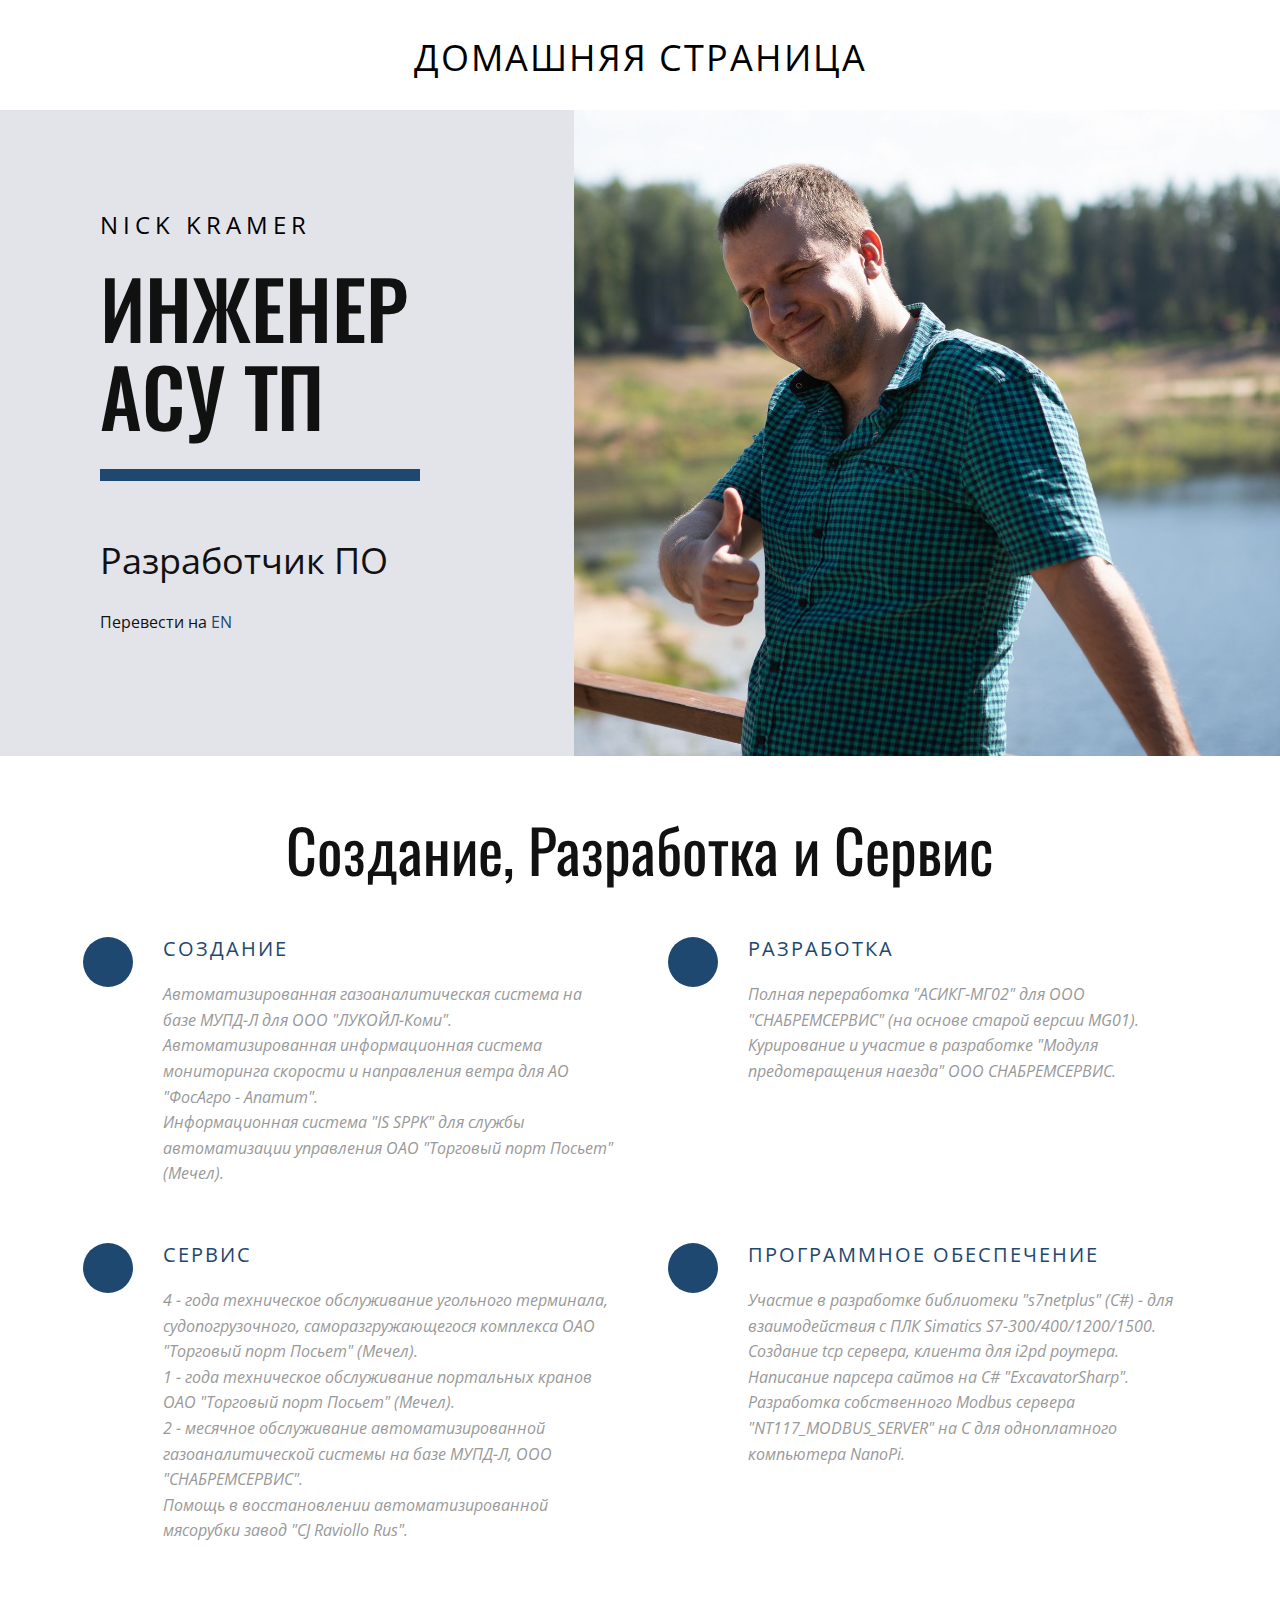
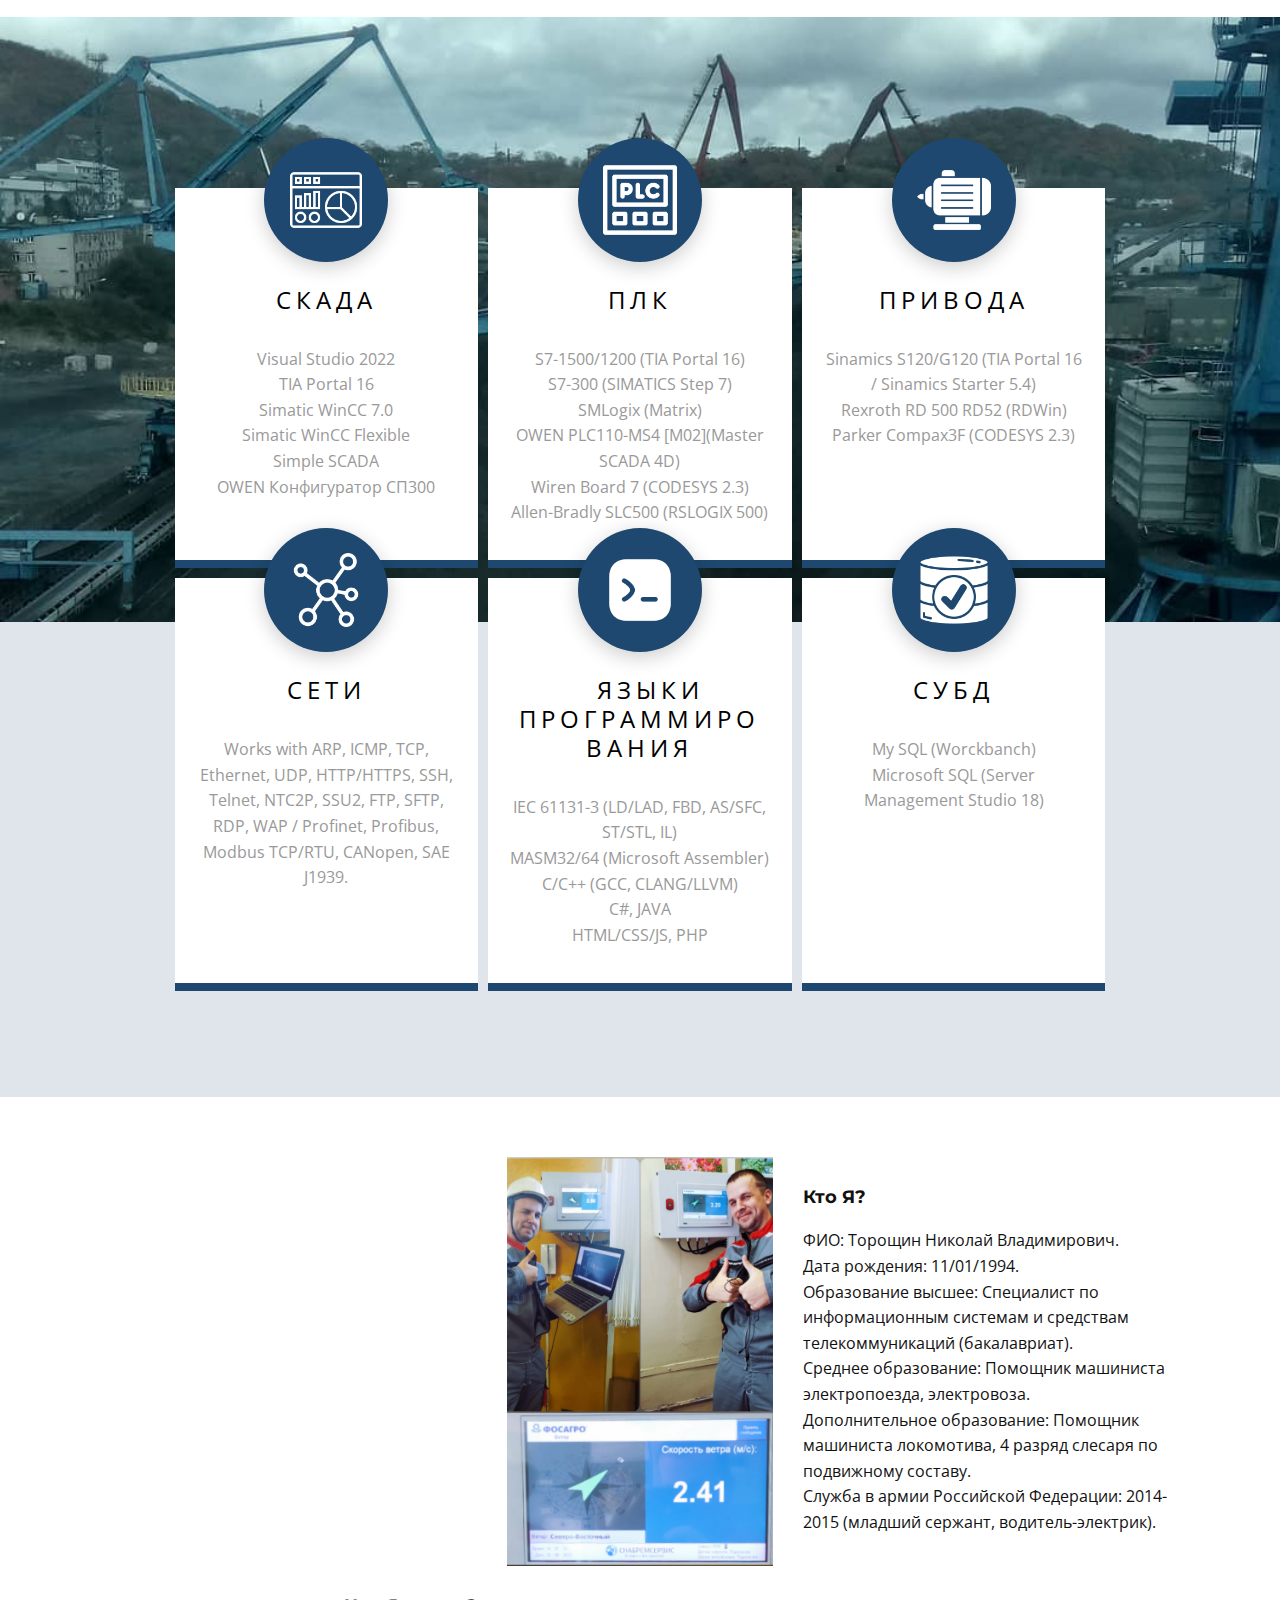
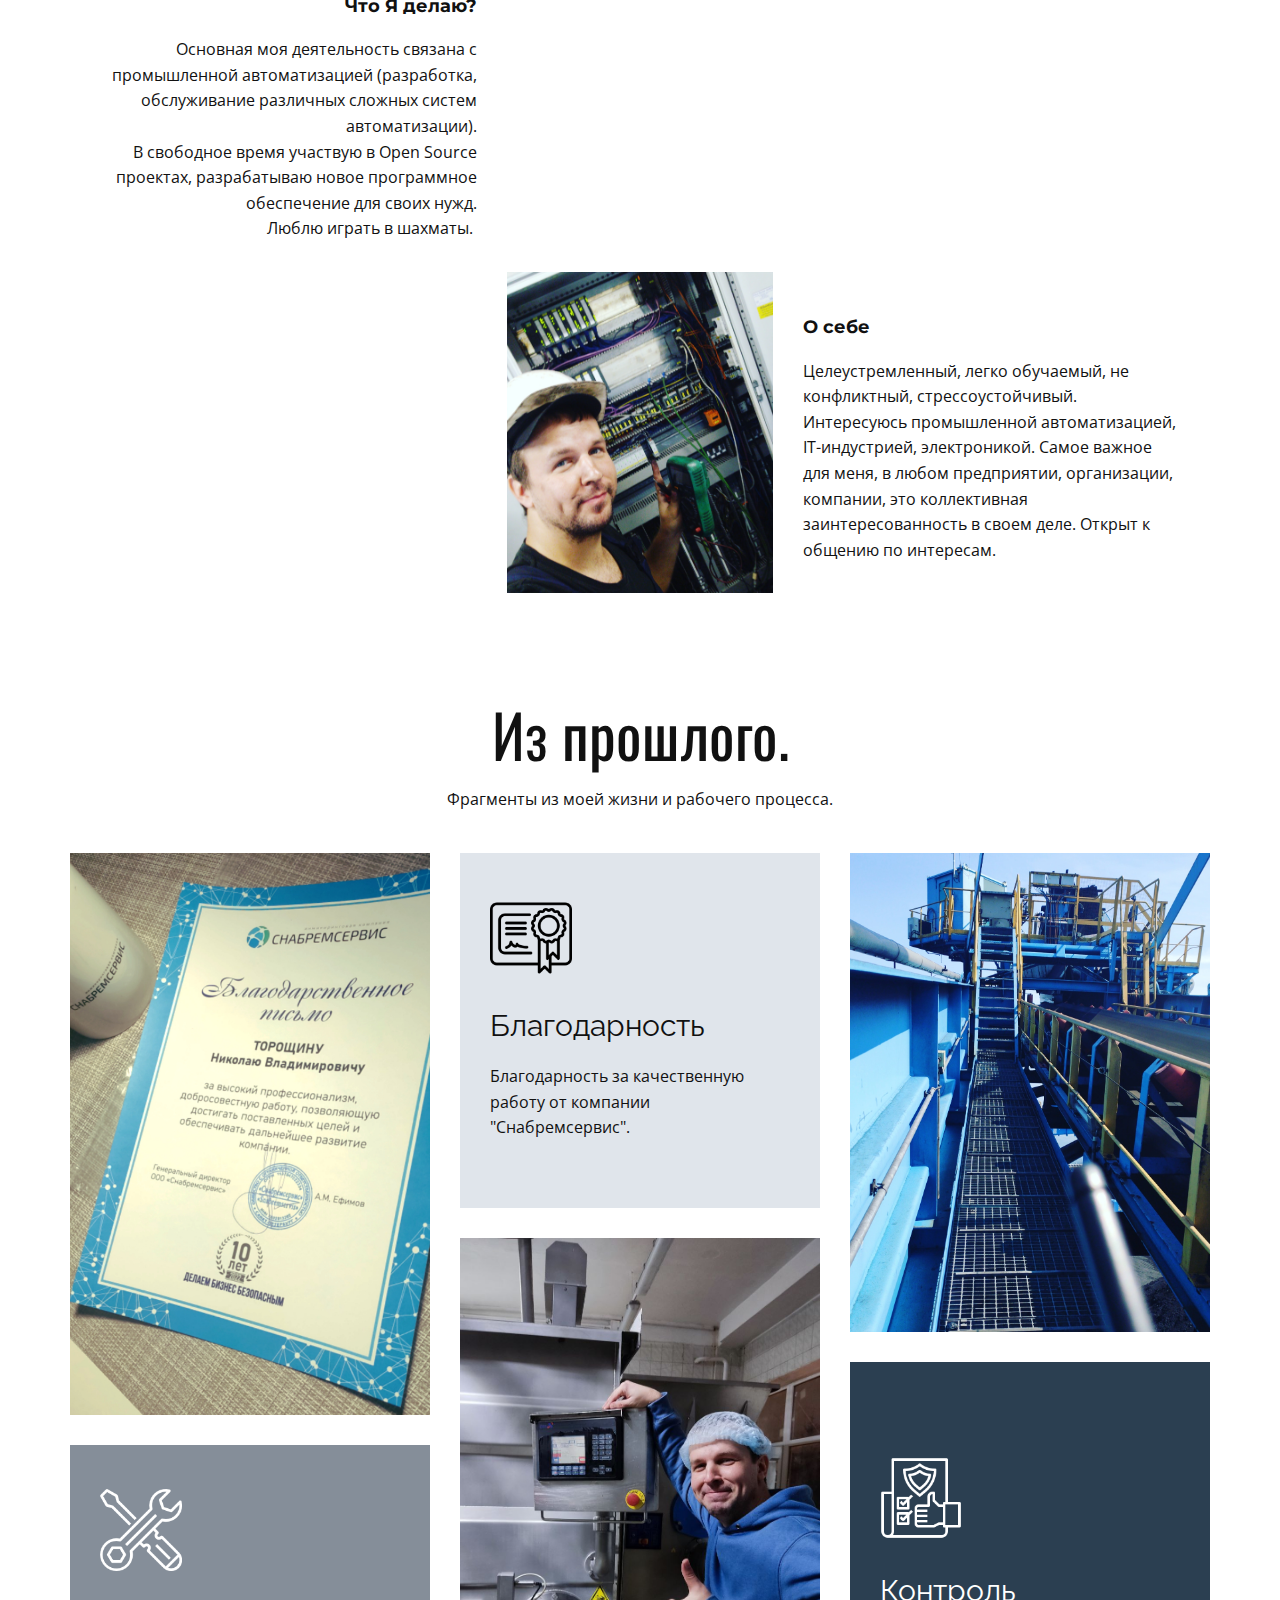
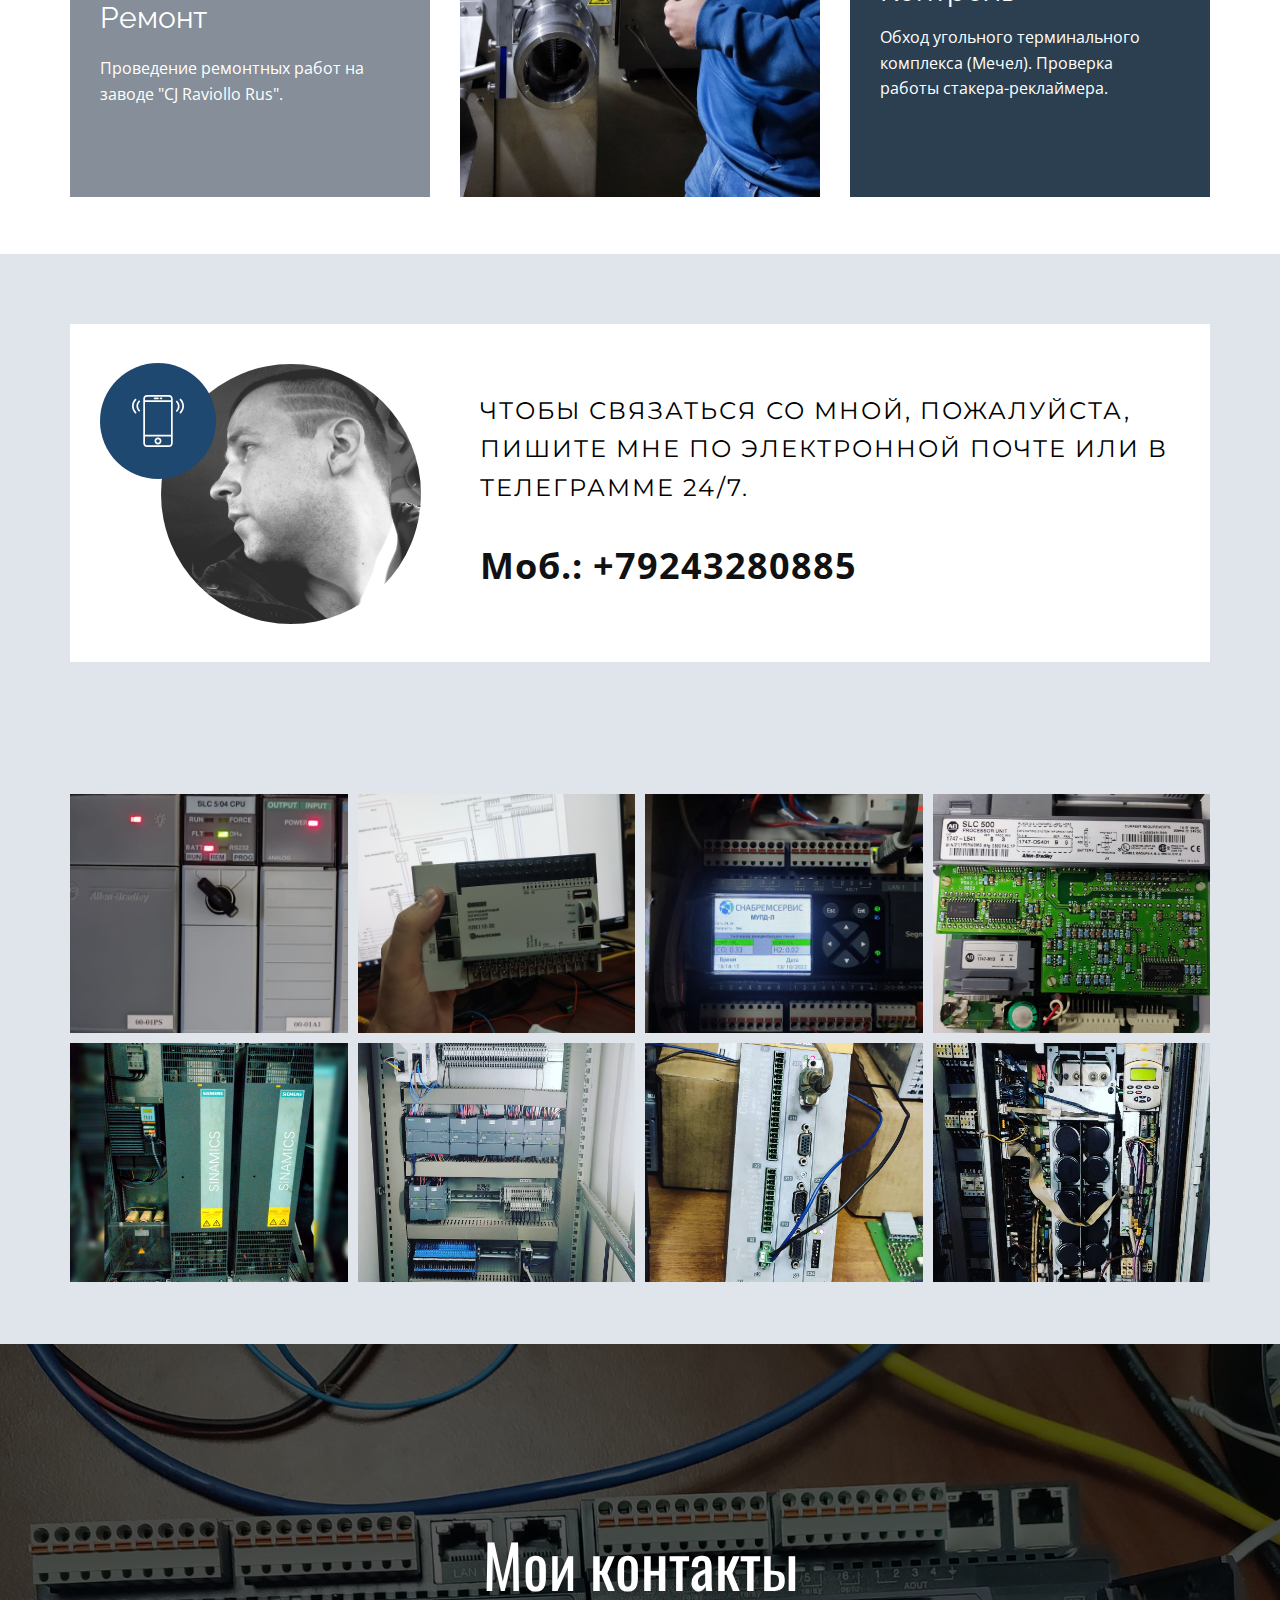
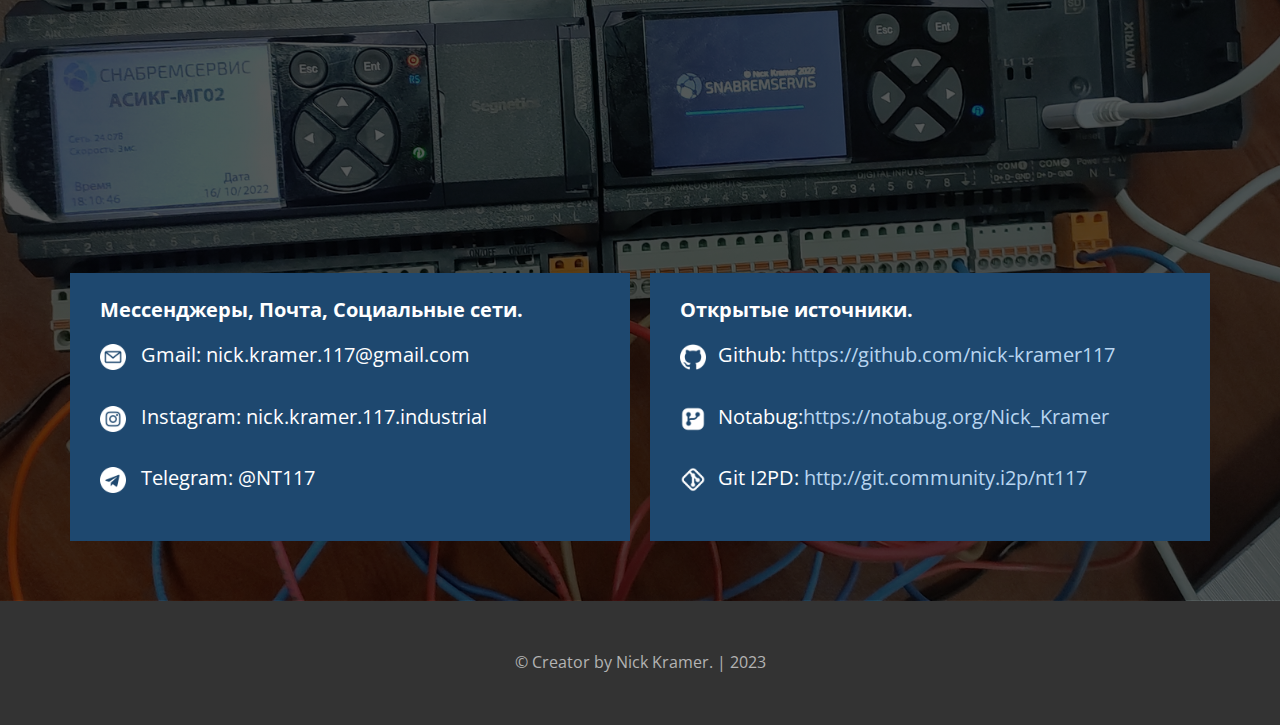
==== commit 206df5b1: "Edit part RU." ====
--- a/RuHome.html
+++ b/RuHome.html
@@ -73,8 +73,8 @@
                     <h4 class="u-text u-text-palette-1-base u-text-2"> Создание</h4>
                     <p class="u-text u-text-grey-40 u-text-3">
 					  Автоматизированная газоаналитическая система на базе МУПД-Л для ООО "ЛУКОЙЛ-Коми".<br>
-					  Автоматизированная информационная система мониторинга скорости и направления ветра, для АО "ФосАгро - Апатит".<br>
-					  Информационная система "IS SPPK" для службы автоматизации управления, ОАО "Торговый порт Посьет" (Мечел).<br>
+					  Автоматизированная информационная система мониторинга скорости и направления ветра для АО "ФосАгро - Апатит".<br>
+					  Информационная система "IS SPPK" для службы автоматизации управления ОАО "Торговый порт Посьет" (Мечел).<br>
                     </p>
                   </div>
                 </div>
@@ -87,8 +87,8 @@
                   <div class="u-container-layout u-valign-top">
                     <h4 class="u-text u-text-palette-1-base u-text-4">Разработка</h4>
                     <p class="u-text u-text-grey-40 u-text-5"> 
-					  Полная переработка "АСИКГ-МГ02", для ООО "СНАБРЕМСЕРВИС" (на основе старой версии MG01).<br>
-					  Курирование и участие в разработке "Модуля предотвращения наезда", ООО СНАБРЕМСЕРВИС..&nbsp;
+					  Полная переработка "АСИКГ-МГ02" для ООО "СНАБРЕМСЕРВИС" (на основе старой версии MG01).<br>
+					  Курирование и участие в разработке "Модуля предотвращения наезда" ООО СНАБРЕМСЕРВИС.&nbsp;
                     </p>
                   </div>
                 </div>
@@ -101,10 +101,10 @@
                   <div class="u-container-layout u-valign-top">
                     <h4 class="u-text u-text-palette-1-base u-text-6">Сервис</h4>
                     <p class="u-text u-text-grey-40 u-text-7">
-					  4 - года техническое обслуживание угольного терминала, судопогрузочного, саморазгружающегося комплекса, ОАО "Торговый порт Посьет" (Мечел).<br>
-					  1 - года техническое обслуживание портальных кранов, ОАО "Торговый порт Посьет" (Мечел).<br>
+					  4 - года техническое обслуживание угольного терминала, судопогрузочного, саморазгружающегося комплекса ОАО "Торговый порт Посьет" (Мечел).<br>
+					  1 - года техническое обслуживание портальных кранов ОАО "Торговый порт Посьет" (Мечел).<br>
 					  2 - месячное обслуживание автоматизированной газоаналитической системы на базе МУПД-Л, ООО "СНАБРЕМСЕРВИС".<br>
-					  Помощь в восстановлении автоматизированной мясорубки, завод "CJ Raviollo Rus".<br>
+					  Помощь в восстановлении автоматизированной мясорубки завод "CJ Raviollo Rus".<br>
                     </p>
                   </div>
                 </div>
@@ -213,7 +213,7 @@
               <h4 class="u-align-center u-text u-text-11"> СУБД </h4>
               <p class="u-align-center u-custom-item u-text u-text-grey-40 u-text-12">
 			    My SQL (Worckbanch)</br>
-				Microsoft SQL (Server Management Studio 18)</br>
+			    Microsoft SQL (Server Management Studio 18)</br>
               </p>
             </div>
           </div>
@@ -237,12 +237,12 @@
                     <div class="u-container-layout u-valign-middle u-container-layout-3">
                       <h6 class="u-custom-font u-font-montserrat u-text u-text-default u-text-1">Кто Я?</h6>
                       <p class="u-text u-text-default u-text-2"> 
-					    ФИО: Торощин Николай Владимирович.</br>
+					        ФИО: Торощин Николай Владимирович.</br>
 						Дата рождения: 11/01/1994.</br>
 						Образование высшее: Специалист по информационным системам и средствам телекоммуникаций (бакалавриат).</br>
 						Среднее образование: Помощник машиниста электропоезда, электровоза.</br>
 						Дополнительное образование: Помощник машиниста локомотива, 4 разряд слесаря по подвижному составу.</br>
-						Служба в армии Российской Федерации: 2014-2015 (младший сержант, машинист электровоза).&nbsp;
+						Служба в армии Российской Федерации: 2014-2015 (младший сержант, водитель-электрик).&nbsp;
 					  </p>
                     </div>
                   </div>
@@ -282,7 +282,7 @@
                       <p class="u-text u-text-default u-text-6"> 
 					   Целеустремленный, легко обучаемый, не конфликтный, стрессоустойчивый. Интересуюсь промышленной автоматизацией, IT-индустрией, электроникой. 
 					   Самое важное для меня, в любом предприятии, организации, компании, это коллективная заинтересованность в своем деле. 
-					   Открыт к общению по интересам..&nbsp;
+					   Открыт к общению по интересам.&nbsp;
 					  </p>
                     </div>
                   </div>
@@ -532,4 +532,4 @@
 		</div>
 	</footer>
 	</body>
-</html>+</html>
